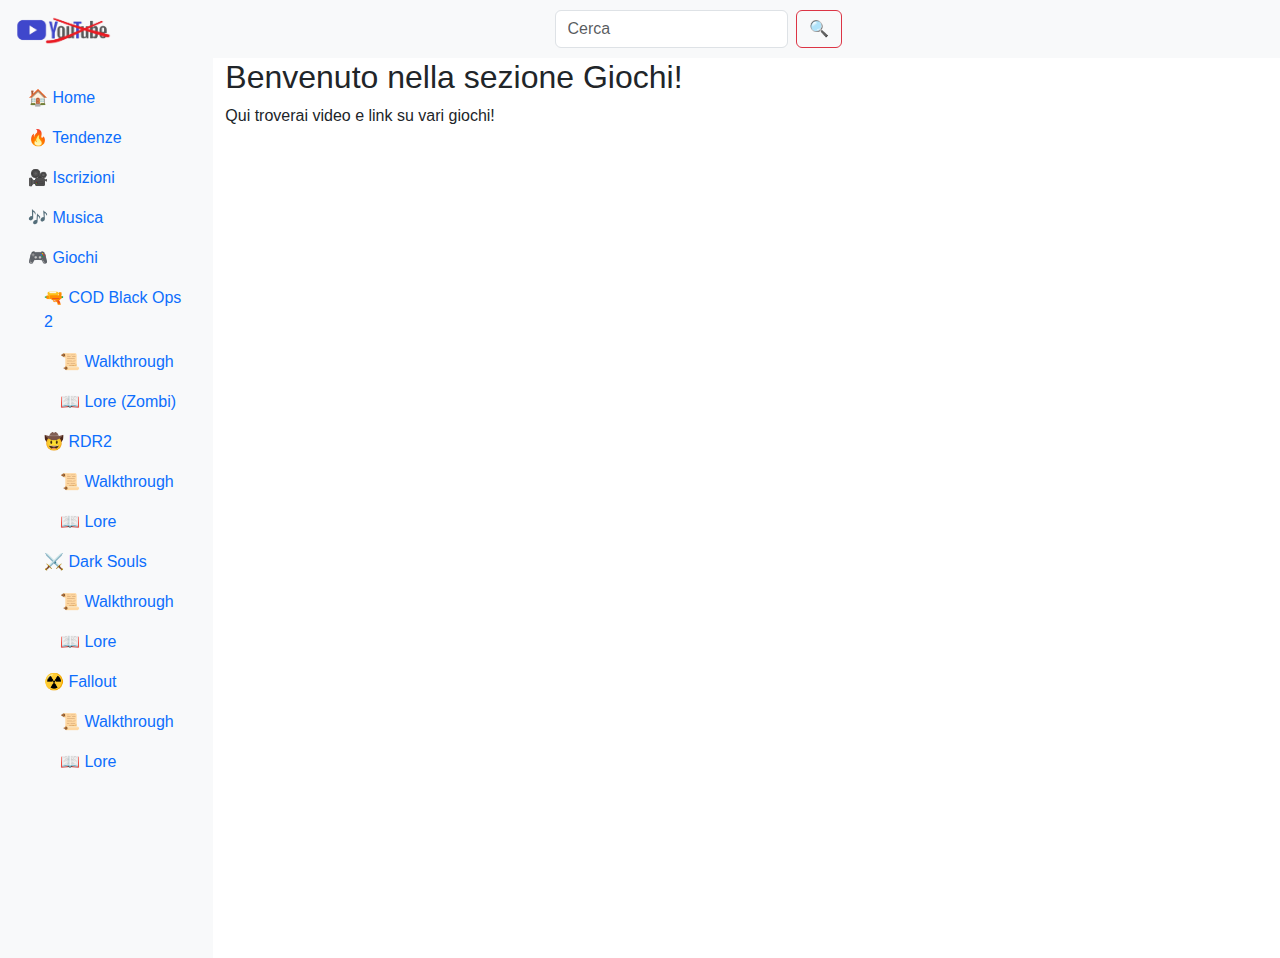
==== giochi.html @ cf7ce45f "Add files via upload" ====
<!DOCTYPE html>
<html lang="it">
<head>
    <meta charset="UTF-8">
    <meta name="viewport" content="width=device-width, initial-scale=1.0">
    <title>Giochi - YouTube Clone</title>
    <link rel="stylesheet" href="https://cdn.jsdelivr.net/npm/bootstrap@5.3.0/dist/css/bootstrap.min.css">
    <link rel="stylesheet" href="style.css">
</head>
<body>

    <!-- Navbar -->
    <nav class="navbar navbar-expand-lg navbar-light bg-light">
        <div class="container-fluid">
            <a class="navbar-brand" href="#">
                <img src="logo.png" alt="YouTube" class="logo">
            </a>
            <form class="d-flex mx-auto">
                <input class="form-control me-2" type="search" placeholder="Cerca" aria-label="Search">
                <button class="btn btn-outline-danger" type="submit">🔍</button>
            </form>
        </div>
    </nav>

    <div class="container-fluid">
        <div class="row">
            <!-- Sidebar -->
            <div class="col-md-2 bg-light sidebar">
                <ul class="nav flex-column">
                    <li class="nav-item"><a class="nav-link active" href="index.html">🏠 Home</a></li>
                    <li class="nav-item"><a class="nav-link" href="#">🔥 Tendenze</a></li>
                    <li class="nav-item"><a class="nav-link" href="#">🎥 Iscrizioni</a></li>
                    <li class="nav-item"><a class="nav-link" href="#">🎶 Musica</a></li>
                    <li class="nav-item"><a class="nav-link" href="giochi.html">🎮 Giochi</a></li>
                    <ul class="nav flex-column ms-3">
                        <li class="nav-item"><a class="nav-link" href="https://www.amazon.it/call-of-duty-black-ops-2/s?k=call+of+duty+black+ops+2&rh=n%3A412603031">🔫 COD Black Ops 2</a></li>
                        <ul class="nav flex-column ms-3">
                            <li class="nav-item"><a class="nav-link" href="https://www.youtube.com/watch?v=a_87hyDkSZs&pp=ygUyY2FsbCBvZiBkdXR5IGJsYWNrIG9wcyAyIHdhbGt0aHJvdWdoIG5vIGNvbW1lbnRhcnk%3D">📜 Walkthrough</a></li>
                            <li class="nav-item"><a class="nav-link" href="https://www.youtube.com/watch?v=dxMBSlkC9Eg&pp=ygUlY2FsbCBvZiBkdXR5IGJsYWNrIG9wcyAyIHpvbWJpZXMgbG9yZQ%3D%3D">📖 Lore (Zombi)</a></li>
                        </ul>
                        <li class="nav-item"><a class="nav-link" href="#">🤠 RDR2</a></li>
                        <ul class="nav flex-column ms-3">
                            <li class="nav-item"><a class="nav-link" href="https://www.youtube.com/watch?v=poyGhDVM7ow&pp=ygUvcmVkIGRlYWQgcmVkZW1wdGlvbiAyIHdhbGt0aHJvdWdoIG5vIGNvbW1lbnRhcnk%3D">📜 Walkthrough</a></li>
                            <li class="nav-item"><a class="nav-link" href="#">📖 Lore</a></li>
                        </ul>
                        <li class="nav-item"><a class="nav-link" href="#">⚔️ Dark Souls</a></li>
                        <ul class="nav flex-column ms-3">
                            <li class="nav-item"><a class="nav-link" href="https://www.youtube.com/watch?v=WyD9BeFFTw0&pp=ygUkZGFyayBzb3VscyB3YWxrdGhyb3VnaCBubyBjb21tZW50YXJ5">📜 Walkthrough</a></li>
                            <li class="nav-item"><a class="nav-link" href="https://www.youtube.com/watch?v=D8azcKrRSWA&pp=ygUPZGFyayBzb3VscyBsb3Jl">📖 Lore</a></li>
                        </ul>
                        <li class="nav-item"><a class="nav-link" href="#">☢️ Fallout</a></li>
                        <ul class="nav flex-column ms-3">
                            <li class="nav-item"><a class="nav-link" href="#">📜 Walkthrough</a></li>
                            <li class="nav-item"><a class="nav-link" href="#">📖 Lore</a></li>
                        </ul>
                    </ul>
                </ul>
            </div>

            <!-- Contenuto principale -->
            <div class="col-md-10">
                <h2>Benvenuto nella sezione Giochi!</h2>
                <p>Qui troverai video e link su vari giochi!</p>
            </div>
        </div>
    </div>

    <script src="https://cdn.jsdelivr.net/npm/bootstrap@5.3.0/dist/js/bootstrap.bundle.min.js"></script>
    <script src="script.js"></script>
</body>
</html>
---- style.css ----
body {
    font-family: Arial, sans-serif;
}

.logo {
    width: 100px;
}

.sidebar {
    height: 100vh;
    padding-top: 20px;
}

.video-card {
    margin-bottom: 20px;
}

.nav-link {
    font-size: 1rem;
}

.nav .nav {
    margin-left: 10px;
}
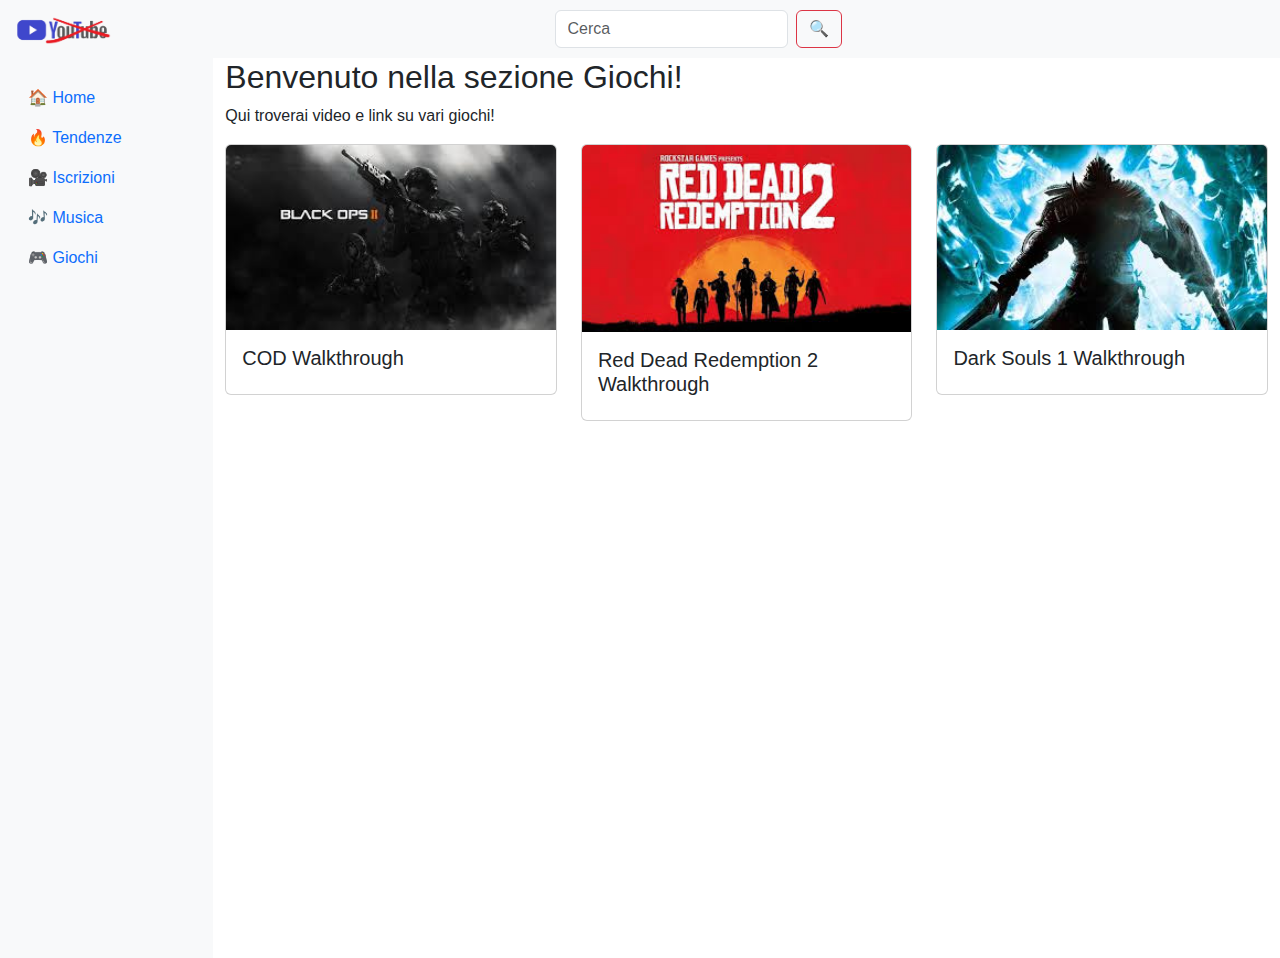
==== commit c0fb27fe: "Add files via upload" ====
--- a/giochi.html
+++ b/giochi.html
@@ -32,28 +32,6 @@
                     <li class="nav-item"><a class="nav-link" href="#">🎥 Iscrizioni</a></li>
                     <li class="nav-item"><a class="nav-link" href="#">🎶 Musica</a></li>
                     <li class="nav-item"><a class="nav-link" href="giochi.html">🎮 Giochi</a></li>
-                    <ul class="nav flex-column ms-3">
-                        <li class="nav-item"><a class="nav-link" href="https://www.amazon.it/call-of-duty-black-ops-2/s?k=call+of+duty+black+ops+2&rh=n%3A412603031">🔫 COD Black Ops 2</a></li>
-                        <ul class="nav flex-column ms-3">
-                            <li class="nav-item"><a class="nav-link" href="https://www.youtube.com/watch?v=a_87hyDkSZs&pp=ygUyY2FsbCBvZiBkdXR5IGJsYWNrIG9wcyAyIHdhbGt0aHJvdWdoIG5vIGNvbW1lbnRhcnk%3D">📜 Walkthrough</a></li>
-                            <li class="nav-item"><a class="nav-link" href="https://www.youtube.com/watch?v=dxMBSlkC9Eg&pp=ygUlY2FsbCBvZiBkdXR5IGJsYWNrIG9wcyAyIHpvbWJpZXMgbG9yZQ%3D%3D">📖 Lore (Zombi)</a></li>
-                        </ul>
-                        <li class="nav-item"><a class="nav-link" href="#">🤠 RDR2</a></li>
-                        <ul class="nav flex-column ms-3">
-                            <li class="nav-item"><a class="nav-link" href="https://www.youtube.com/watch?v=poyGhDVM7ow&pp=ygUvcmVkIGRlYWQgcmVkZW1wdGlvbiAyIHdhbGt0aHJvdWdoIG5vIGNvbW1lbnRhcnk%3D">📜 Walkthrough</a></li>
-                            <li class="nav-item"><a class="nav-link" href="#">📖 Lore</a></li>
-                        </ul>
-                        <li class="nav-item"><a class="nav-link" href="#">⚔️ Dark Souls</a></li>
-                        <ul class="nav flex-column ms-3">
-                            <li class="nav-item"><a class="nav-link" href="https://www.youtube.com/watch?v=WyD9BeFFTw0&pp=ygUkZGFyayBzb3VscyB3YWxrdGhyb3VnaCBubyBjb21tZW50YXJ5">📜 Walkthrough</a></li>
-                            <li class="nav-item"><a class="nav-link" href="https://www.youtube.com/watch?v=D8azcKrRSWA&pp=ygUPZGFyayBzb3VscyBsb3Jl">📖 Lore</a></li>
-                        </ul>
-                        <li class="nav-item"><a class="nav-link" href="#">☢️ Fallout</a></li>
-                        <ul class="nav flex-column ms-3">
-                            <li class="nav-item"><a class="nav-link" href="#">📜 Walkthrough</a></li>
-                            <li class="nav-item"><a class="nav-link" href="#">📖 Lore</a></li>
-                        </ul>
-                    </ul>
                 </ul>
             </div>
 
@@ -61,6 +39,39 @@
             <div class="col-md-10">
                 <h2>Benvenuto nella sezione Giochi!</h2>
                 <p>Qui troverai video e link su vari giochi!</p>
+                
+                <div class="row mt-3">
+                    <div class="col-md-4">
+                        <div class="card video-card">
+                            <a href="https://www.youtube.com/watch?v=a_87hyDkSZs" target="_blank">
+                                <img src="Cod.jpg" class="card-img-top" alt="COD Walkthrough">
+                            </a>
+                            <div class="card-body">
+                                <h5 class="card-title">COD Walkthrough</h5>
+                            </div>
+                        </div>
+                    </div>
+                    <div class="col-md-4">
+                        <div class="card video-card">
+                            <a href="https://www.youtube.com/watch?v=poyGhDVM7ow" target="_blank">
+                                <img src="rdr.jpg" class="card-img-top" alt="RDR2 Walkthrough">
+                            </a>
+                            <div class="card-body">
+                                <h5 class="card-title">Red Dead Redemption 2 Walkthrough</h5>
+                            </div>
+                        </div>
+                    </div>
+                    <div class="col-md-4">
+                        <div class="card video-card">
+                            <a href="https://www.youtube.com/watch?v=WyD9BeFFTw0" target="_blank">
+                                <img src="dk.jpg" class="card-img-top" alt="Dark Souls Walkthrough">
+                            </a>
+                            <div class="card-body">
+                                <h5 class="card-title">Dark Souls 1 Walkthrough</h5>
+                            </div>
+                        </div>
+                    </div>
+                </div>
             </div>
         </div>
     </div>
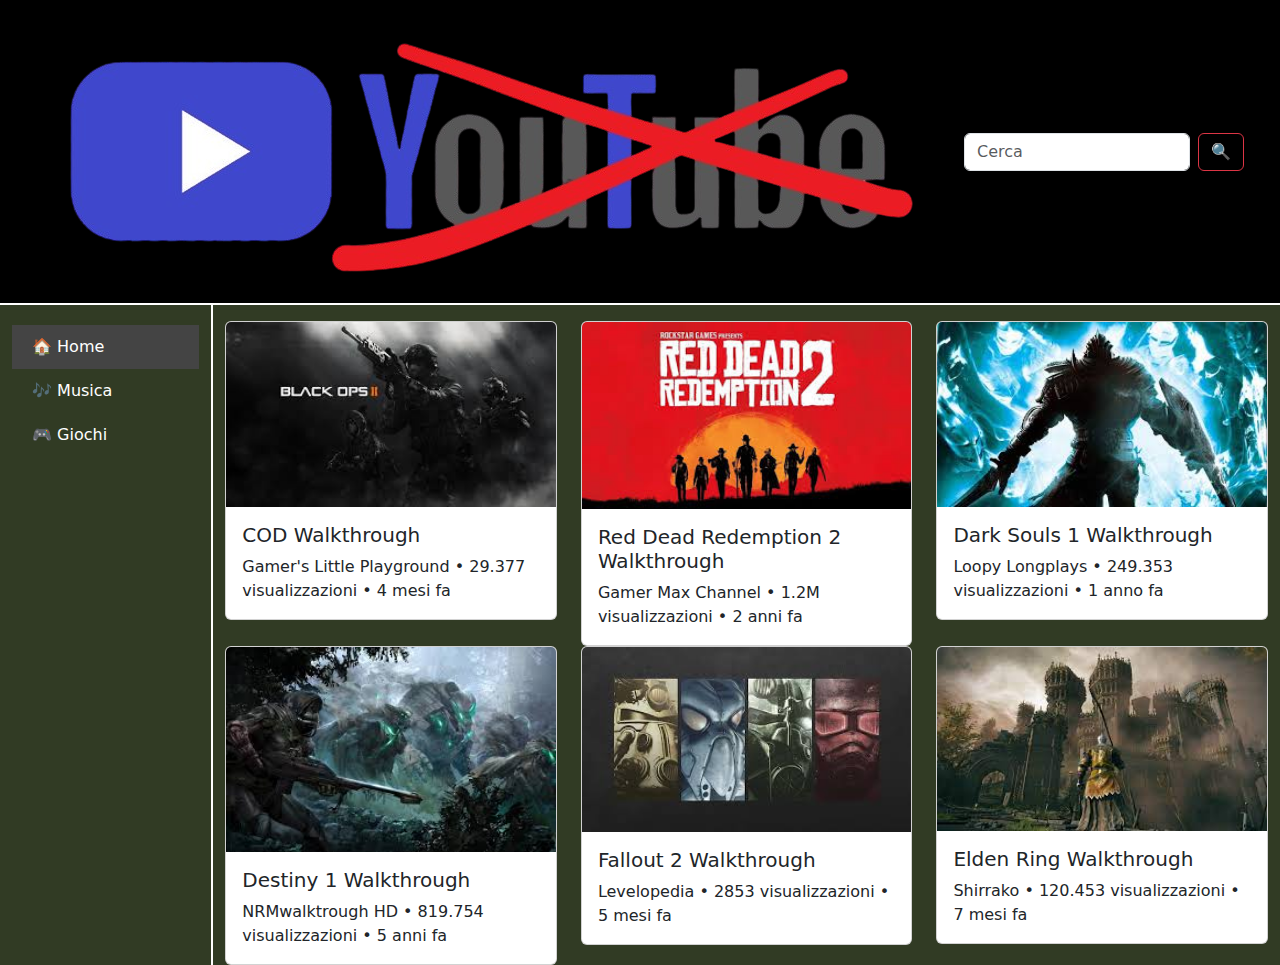
==== commit 50085771: "Add files via upload" ====
--- a/giochi.html
+++ b/giochi.html
@@ -5,12 +5,52 @@
     <meta name="viewport" content="width=device-width, initial-scale=1.0">
     <title>Giochi - YouTube Clone</title>
     <link rel="stylesheet" href="https://cdn.jsdelivr.net/npm/bootstrap@5.3.0/dist/css/bootstrap.min.css">
-    <link rel="stylesheet" href="style.css">
+    <link rel="stylesheet" href="path/to/style.css">
 </head>
+<style>
+    body {
+        background-color: #313b24;
+    }
+    /* Navbar */
+    .navbar {
+        background-color: #000000; /* Colore nero */
+        border-bottom: 2px solid white; /* Bordi bianchi */
+        padding: 10px; /* Aggiungi padding per migliorare l'aspetto */
+    }
+    .navbar a, .navbar .navbar-brand, .navbar .navbar-nav .nav-link {
+        color: white; /* Scritta bianca nella navbar */
+    }
+    .navbar a:hover, .navbar .navbar-nav .nav-link:hover {
+        color: #f8f9fa; /* Colore al passaggio del mouse sui link */
+    }
+    
+    /* Sidebar */
+    .sidebar {
+        background-color: #313b24; /* Verde scuro */
+        color: white; /* Testo bianco */
+        border-right: 2px solid white; /* Bordo bianco */
+        padding-top: 20px; /* Padding aggiunto */
+    }
+    .sidebar .nav-link {
+        color: white; /* Testo bianco per i link */
+        padding: 10px 20px; /* Aggiungi padding per migliorare l'aspetto dei link */
+    }
+    .sidebar .nav-link.active {
+        background-color: #444; /* Colore di evidenza per i link attivi */
+    }
+    .sidebar .nav-link:hover {
+        color: #f8f9fa; /* Colore al passaggio del mouse */
+    }
+
+    /* Colonne principali */
+    .col-md-10 {
+        background-color: #313b24; /* Colore di sfondo per il contenuto principale */
+    }
+</style>
 <body>
 
     <!-- Navbar -->
-    <nav class="navbar navbar-expand-lg navbar-light bg-light">
+    <nav class="navbar navbar-expand-lg navbar-light">
         <div class="container-fluid">
             <a class="navbar-brand" href="#">
                 <img src="logo.png" alt="YouTube" class="logo">
@@ -25,54 +65,84 @@
     <div class="container-fluid">
         <div class="row">
             <!-- Sidebar -->
-            <div class="col-md-2 bg-light sidebar">
+            <div class="col-md-2 sidebar">
                 <ul class="nav flex-column">
                     <li class="nav-item"><a class="nav-link active" href="index.html">🏠 Home</a></li>
-                    <li class="nav-item"><a class="nav-link" href="#">🔥 Tendenze</a></li>
-                    <li class="nav-item"><a class="nav-link" href="#">🎥 Iscrizioni</a></li>
-                    <li class="nav-item"><a class="nav-link" href="#">🎶 Musica</a></li>
+                    <li class="nav-item"><a class="nav-link" href="mp3giochi.html">🎶 Musica</a></li>
                     <li class="nav-item"><a class="nav-link" href="giochi.html">🎮 Giochi</a></li>
                 </ul>
             </div>
 
             <!-- Contenuto principale -->
             <div class="col-md-10">
-                <h2>Benvenuto nella sezione Giochi!</h2>
-                <p>Qui troverai video e link su vari giochi!</p>
-                
                 <div class="row mt-3">
                     <div class="col-md-4">
                         <div class="card video-card">
-                            <a href="https://www.youtube.com/watch?v=a_87hyDkSZs" target="_blank">
+                            <a href="https://www.youtube.com/watch?v=a_87hyDkSZs&pp=ygUyY2FsbCBvZiBkdXR5IGJsYWNrIG9wcyAyIHdhbGt0aHJvdWdoIG5vIGNvbW1lbnRhcnk%3D" target="_blank">
                                 <img src="Cod.jpg" class="card-img-top" alt="COD Walkthrough">
                             </a>
                             <div class="card-body">
                                 <h5 class="card-title">COD Walkthrough</h5>
+                                <p class="card-text">Gamer's Little Playground • 29.377 visualizzazioni • 4 mesi fa</p>
                             </div>
                         </div>
                     </div>
                     <div class="col-md-4">
                         <div class="card video-card">
-                            <a href="https://www.youtube.com/watch?v=poyGhDVM7ow" target="_blank">
+                            <a href="https://www.youtube.com/watch?v=poyGhDVM7ow&pp=ygUvcmVkIGRlYWQgcmVkZW1wdGlvbiAyIHdhbGt0aHJvdWdoIG5vIGNvbW1lbnRhcnk%3D" target="_blank">
                                 <img src="rdr.jpg" class="card-img-top" alt="RDR2 Walkthrough">
                             </a>
                             <div class="card-body">
                                 <h5 class="card-title">Red Dead Redemption 2 Walkthrough</h5>
+                                <p class="card-text">Gamer Max Channel • 1.2M visualizzazioni • 2 anni fa</p>
                             </div>
                         </div>
                     </div>
                     <div class="col-md-4">
                         <div class="card video-card">
-                            <a href="https://www.youtube.com/watch?v=WyD9BeFFTw0" target="_blank">
+                            <a href="https://www.youtube.com/watch?v=WyD9BeFFTw0&pp=ygUkZGFyayBzb3VscyB3YWxrdGhyb3VnaCBubyBjb21tZW50YXJ5" target="_blank">
                                 <img src="dk.jpg" class="card-img-top" alt="Dark Souls Walkthrough">
                             </a>
                             <div class="card-body">
                                 <h5 class="card-title">Dark Souls 1 Walkthrough</h5>
+                                <p class="card-text">Loopy Longplays • 249.353 visualizzazioni • 1 anno fa</p>
+                            </div>
+                        </div>
+                    </div>
+                    <div class="col-md-4">
+                        <div class="card video-card">
+                            <a href="https://youtu.be/e87aMtSdd9k" target="_blank">
+                                <img src="dest1.jpg" class="card-img-top" alt="Fallout 2 Walkthrough">
+                            </a>
+                            <div class="card-body">
+                                <h5 class="card-title">Destiny 1 Walkthrough</h5>
+                                <p class="card-text">NRMwalktrough HD • 819.754 visualizzazioni • 5 anni fa</p>
+                            </div>
+                        </div>
+                    </div>
+                    <div class="col-md-4">
+                        <div class="card video-card">
+                            <a href="https://www.youtube.com/watch?v=K8uwoFrEml8&pp=ygUgZmFsbG91dCAyIGdhbWVwbGF5IG5vIGNvbW1lbnRhcnk%3D" target="_blank">
+                                <img src="fall.jpg" class="card-img-top" alt="Fallout 2 Walkthrough">
+                            </a>
+                            <div class="card-body">
+                                <h5 class="card-title">Fallout 2 Walkthrough</h5>
+                                <p class="card-text">Levelopedia • 2853 visualizzazioni • 5 mesi fa</p>
+                            </div>
+                        </div>
+                    </div>
+                    <div class="col-md-4">
+                        <div class="card video-card">
+                            <a href="https://www.youtube.com/watch?v=0NxM_P5Ds7Y&pp=ygUkZWxkZW4gcmluZyB3YWxrdGhyb3VnaCBubyBjb21tZW50YXJ5" target="_blank">
+                                <img src="eldri.jpg" class="card-img-top" alt="Elden Ring Walkthrough">
+                            </a>
+                            <div class="card-body">
+                                <h5 class="card-title">Elden Ring Walkthrough</h5>
+                                <p class="card-text">Shirrako • 120.453 visualizzazioni • 7 mesi fa</p>
                             </div>
                         </div>
                     </div>
                 </div>
-            </div>
         </div>
     </div>
 
